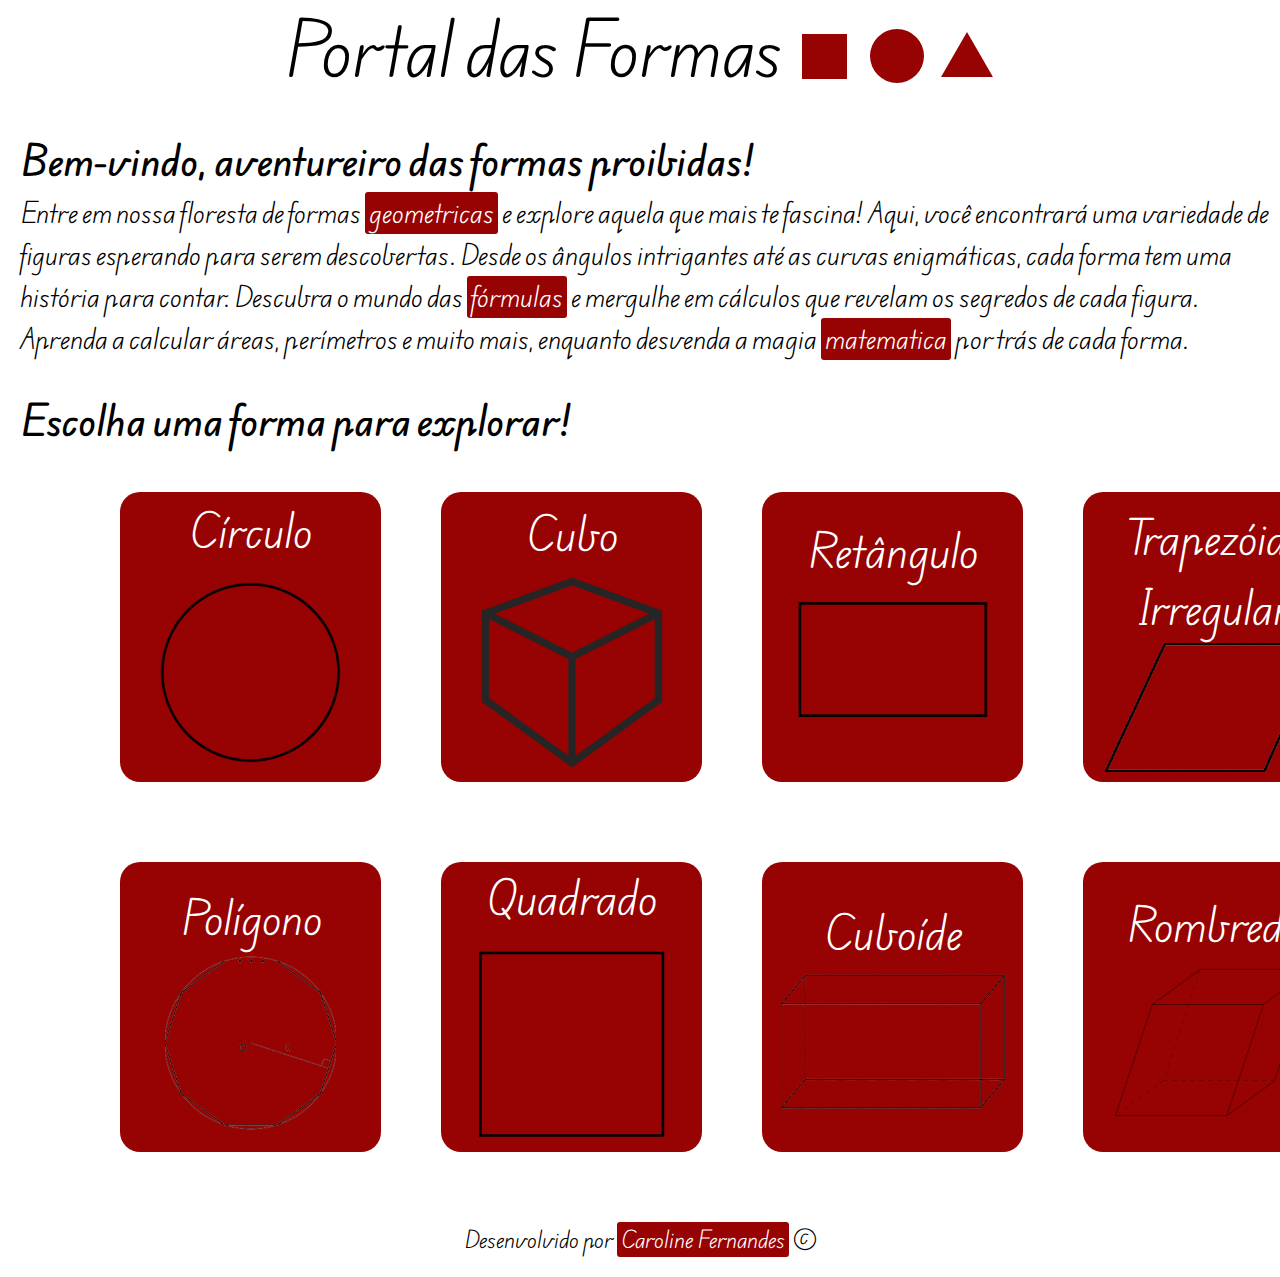
==== index.html @ 7dfc4552 "primeiro commit" ====
<!DOCTYPE html>
<html lang="en">

<head>
    <meta charset="UTF-8">
    <meta name="viewport" content="width=device-width, initial-scale=1.0">
    <title>Portal das formas </title>
    <link rel="stylesheet" href="style/style.css">
    <link rel="preconnect" href="https://fonts.googleapis.com">
    <link rel="preconnect" href="https://fonts.gstatic.com" crossorigin>
    <link
        href="https://fonts.googleapis.com/css2?family=Edu+AU+VIC+WA+NT+Hand:wght@400..700&family=Montserrat:wght@566&display=swap"
        rel="stylesheet">
</head>

<body>

    <div class="titulo"> Portal das Formas <img src="img/Group 1.svg" alt="formas geometricas"></div>

    <div class="texto-boas-vindas"> Bem-vindo, aventureiro das formas proibidas!</div>

    <div class="descricao">
        Entre em nossa floresta de formas <span class="destaque">geometricas</span> e explore aquela que mais te fascina! Aqui,
        você encontrará uma variedade de figuras esperando para serem descobertas. Desde os ângulos intrigantes até as
        curvas enigmáticas, cada forma tem uma história para contar. Descubra o mundo das <span class="destaque">fórmulas</span> e mergulhe em
        cálculos que revelam os segredos de cada figura. Aprenda a calcular áreas, perímetros e muito mais, enquanto
        desvenda a magia <span class="destaque">matematica</span> por trás de cada forma.
    </div>
    

    <div class="texto-escolha">Escolha uma forma para explorar!</div>

    <div class="container-principal">
        <div class="container-formas">
            <div class="container-circulo"></div>
            <p class="titulo-formas"> Círculo</p>
            <img src="img/circulo.svg">
        </div>
    
        <div class="container-formas">
            <div class="container-circulo"></div>
            <p class="titulo-formas"> Cubo</p>
            <img src="img/cubo (1).svg">
        </div>
    
        <div class="container-formas">
            <div class="container-circulo"></div>
            <p class="titulo-formas">Retângulo</p>
            <img src="img/retangulo (1).svg">
        </div>
    
        <div class="container-formas">
            <div class="container-circulo"></div>
            <p class="titulo-formas"> Trapezóide Irregular </p>
            <img src="img/trapezoideirregular (1).svg">
        </div>
    
        <div class="container-formas">
            <div class="container-circulo"></div>
            <p class="titulo-formas"> Polígono</p>
            <img src="img/poligono.svg">
        </div>
    
        <div class="container-formas">
            <div class="container-circulo"></div>
            <p class="titulo-formas"> Quadrado</p>
            <img src="img/quadrado.svg">
        </div>
    
        <div class="container-formas">
            <div class="container-circulo"></div>
            <p class="titulo-formas"> Cuboíde</p>
            <img src="img/cuboide.svg">
        </div>
    
        <div class="container-formas">
            <div class="container-circulo"></div>
            <p class="titulo-formas"> Rombredo</p>
            <img src="img/romboedro 1.svg">
        </div>
    </div>
    
    <footer>
        <p class="creditos">Desenvolvido por <span class="destaque">Caroline Fernandes</span> ©</p>
    </footer>
    



</body>

</html>
---- style/style.css ----
body {
    margin: 0;
    padding: 0;
}

.titulo{
    width: 100%;
    height: 100px;
    font-family: 'Edu AU VIC WA NT Hand', sans-serif;
    font-size: 64px;
    color: black;
    display: flex;
    text-align: center;
    align-items: center;
    justify-content: center;
    gap: 20px;
}

.titulo img {
    margin-top: 20px;
}

.texto-boas-vindas{
    font-size: 36px;
    font-weight: 500;
    font-family: 'Edu AU VIC WA NT Hand', sans-serif;
    margin-top: 30px;
    margin-left: 20px;
}

.descricao {
    font-family: 'Edu AU VIC WA NT Hand', sans-serif;
    font-size: 24px;
    font-weight: normal;
    margin-left: 20px;
}

.texto-escolha{
    font-family: 'Edu AU VIC WA NT Hand', sans-serif;
    font-size: 36px;
    font-weight: 500;
    margin-left: 20px;
    margin-top: 30px;
}

.container-formas{
    font-size: 40px;
    color: #FFFFFF;
    font-family: 'Edu AU VIC WA NT Hand', sans-serif;
    width: 261px; 
    height: 290px;
    background-color: #970202;
    border-radius: 20px;
    display: flex;
    flex-direction: column;
    align-items: center;
    justify-content: center;
    text-align: center;
    margin-left: 20px;
    margin-top: 40px;
}

.container-principal {
    display: grid;
    grid-template-columns: repeat(4, 1fr); 
    gap: 40px;
    margin-left: 0px;
    margin-left: 100px;
}

.titulo-formas {
    margin: 0;
}

img {
    margin: 0;
}

footer{
    width: 100%;
    height: auto;
    display: flex;
    align-items: center;
    justify-content: center;
    align-items: center;
    text-align: center;
    margin-top: 50px;
}

.creditos{
    font-size: 20px;
    font-family: 'Edu AU VIC WA NT Hand', sans-serif;
}

.destaque {
    background-color: #970202; 
    color: white; 
    padding: 0 4px; 
    border-radius: 3px; 
}
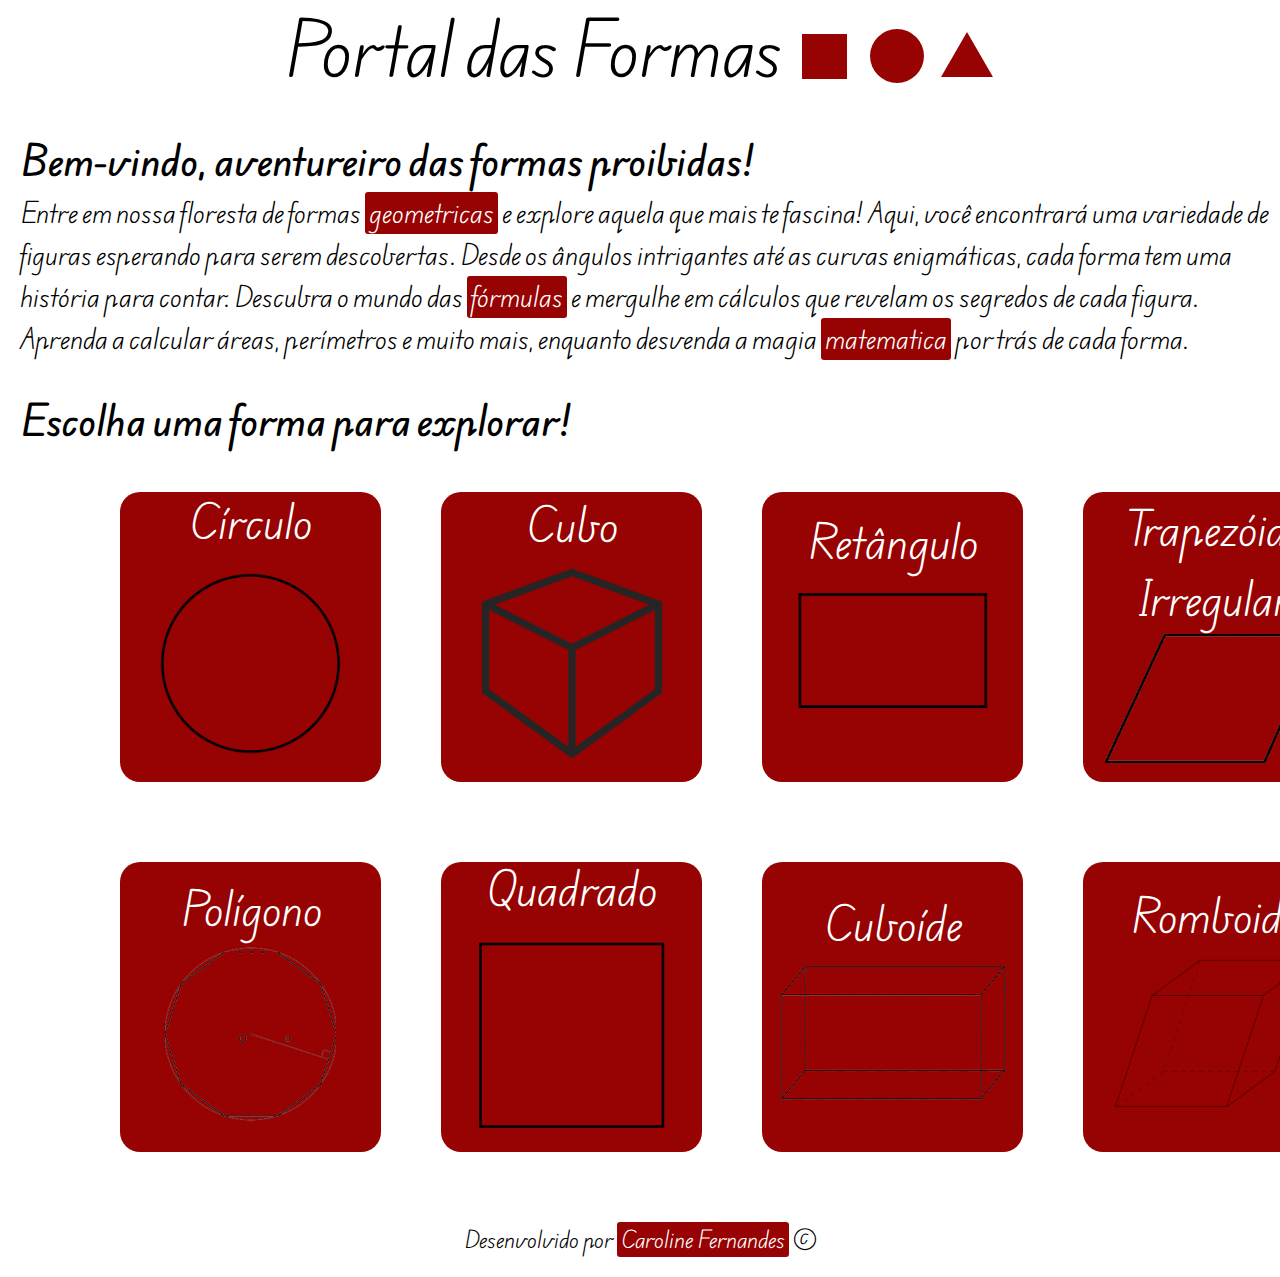
==== commit 0f36e2b4: "Finalização html" ====
--- a/index.html
+++ b/index.html
@@ -4,13 +4,11 @@
 <head>
     <meta charset="UTF-8">
     <meta name="viewport" content="width=device-width, initial-scale=1.0">
-    <title>Portal das formas </title>
+    <title>Portal das formas</title>
     <link rel="stylesheet" href="style/style.css">
     <link rel="preconnect" href="https://fonts.googleapis.com">
     <link rel="preconnect" href="https://fonts.gstatic.com" crossorigin>
-    <link
-        href="https://fonts.googleapis.com/css2?family=Edu+AU+VIC+WA+NT+Hand:wght@400..700&family=Montserrat:wght@566&display=swap"
-        rel="stylesheet">
+    <link href="https://fonts.googleapis.com/css2?family=Edu+AU+VIC+WA+NT+Hand:wght@400..700&family=Montserrat:wght@566&display=swap" rel="stylesheet">
 </head>
 
 <body>
@@ -26,67 +24,79 @@
         cálculos que revelam os segredos de cada figura. Aprenda a calcular áreas, perímetros e muito mais, enquanto
         desvenda a magia <span class="destaque">matematica</span> por trás de cada forma.
     </div>
-    
 
     <div class="texto-escolha">Escolha uma forma para explorar!</div>
 
     <div class="container-principal">
         <div class="container-formas">
-            <div class="container-circulo"></div>
-            <p class="titulo-formas"> Círculo</p>
-            <img src="img/circulo.svg">
+            <a href="circulo.html">
+                <div class="container-circulo"></div>
+                <p class="titulo-formas"> Círculo</p>
+                <img src="img/circulo.svg" alt="Círculo">
+            </a>
         </div>
-    
+
         <div class="container-formas">
-            <div class="container-circulo"></div>
-            <p class="titulo-formas"> Cubo</p>
-            <img src="img/cubo (1).svg">
+            <a href="cubo.html">
+                <div class="container-circulo"></div>
+                <p class="titulo-formas"> Cubo</p>
+                <img src="img/cubo (1).svg" alt="Cubo">
+            </a>
         </div>
-    
+
         <div class="container-formas">
-            <div class="container-circulo"></div>
-            <p class="titulo-formas">Retângulo</p>
-            <img src="img/retangulo (1).svg">
+            <a href="retangulo.html">
+                <div class="container-circulo"></div>
+                <p class="titulo-formas">Retângulo</p>
+                <img src="img/retangulo (1).svg" alt="Retângulo">
+            </a>
         </div>
-    
+
         <div class="container-formas">
-            <div class="container-circulo"></div>
-            <p class="titulo-formas"> Trapezóide Irregular </p>
-            <img src="img/trapezoideirregular (1).svg">
+            <a href="trapezoide.html">
+                <div class="container-circulo"></div>
+                <p class="titulo-formas"> Trapezóide Irregular </p>
+                <img src="img/trapezoideirregular (1).svg" alt="Trapezóide Irregular">
+            </a>
         </div>
-    
+
         <div class="container-formas">
-            <div class="container-circulo"></div>
-            <p class="titulo-formas"> Polígono</p>
-            <img src="img/poligono.svg">
+            <a href="poligono.html">
+                <div class="container-circulo"></div>
+                <p class="titulo-formas"> Polígono</p>
+                <img src="img/poligono.svg" alt="Polígono">
+            </a>
         </div>
-    
+
         <div class="container-formas">
-            <div class="container-circulo"></div>
-            <p class="titulo-formas"> Quadrado</p>
-            <img src="img/quadrado.svg">
+            <a href="quadrado.html">
+                <div class="container-circulo"></div>
+                <p class="titulo-formas"> Quadrado</p>
+                <img src="img/quadrado.svg" alt="Quadrado">
+            </a>
         </div>
-    
+
         <div class="container-formas">
-            <div class="container-circulo"></div>
-            <p class="titulo-formas"> Cuboíde</p>
-            <img src="img/cuboide.svg">
+            <a href="cuboide.html">
+                <div class="container-circulo"></div>
+                <p class="titulo-formas"> Cuboíde</p>
+                <img src="img/cuboide.svg" alt="Cuboíde">
+            </a>
         </div>
-    
+
         <div class="container-formas">
-            <div class="container-circulo"></div>
-            <p class="titulo-formas"> Rombredo</p>
-            <img src="img/romboedro 1.svg">
+            <a href="romboide.html">
+                <div class="container-circulo"></div>
+                <p class="titulo-formas"> Romboide </p>
+                <img src="img/romboedro 1.svg" alt="Romboedro">
+            </a>
         </div>
     </div>
-    
+
     <footer>
         <p class="creditos">Desenvolvido por <span class="destaque">Caroline Fernandes</span> ©</p>
     </footer>
-    
-
-
 
 </body>
 
-</html>+</html>
--- a/style/style.css
+++ b/style/style.css
@@ -98,3 +98,14 @@
     padding: 0 4px; 
     border-radius: 3px; 
 }
+
+a {
+    text-decoration: none; 
+    color: inherit; 
+}
+
+a:hover {
+    text-decoration: none;
+    color: #000000; 
+}
+
